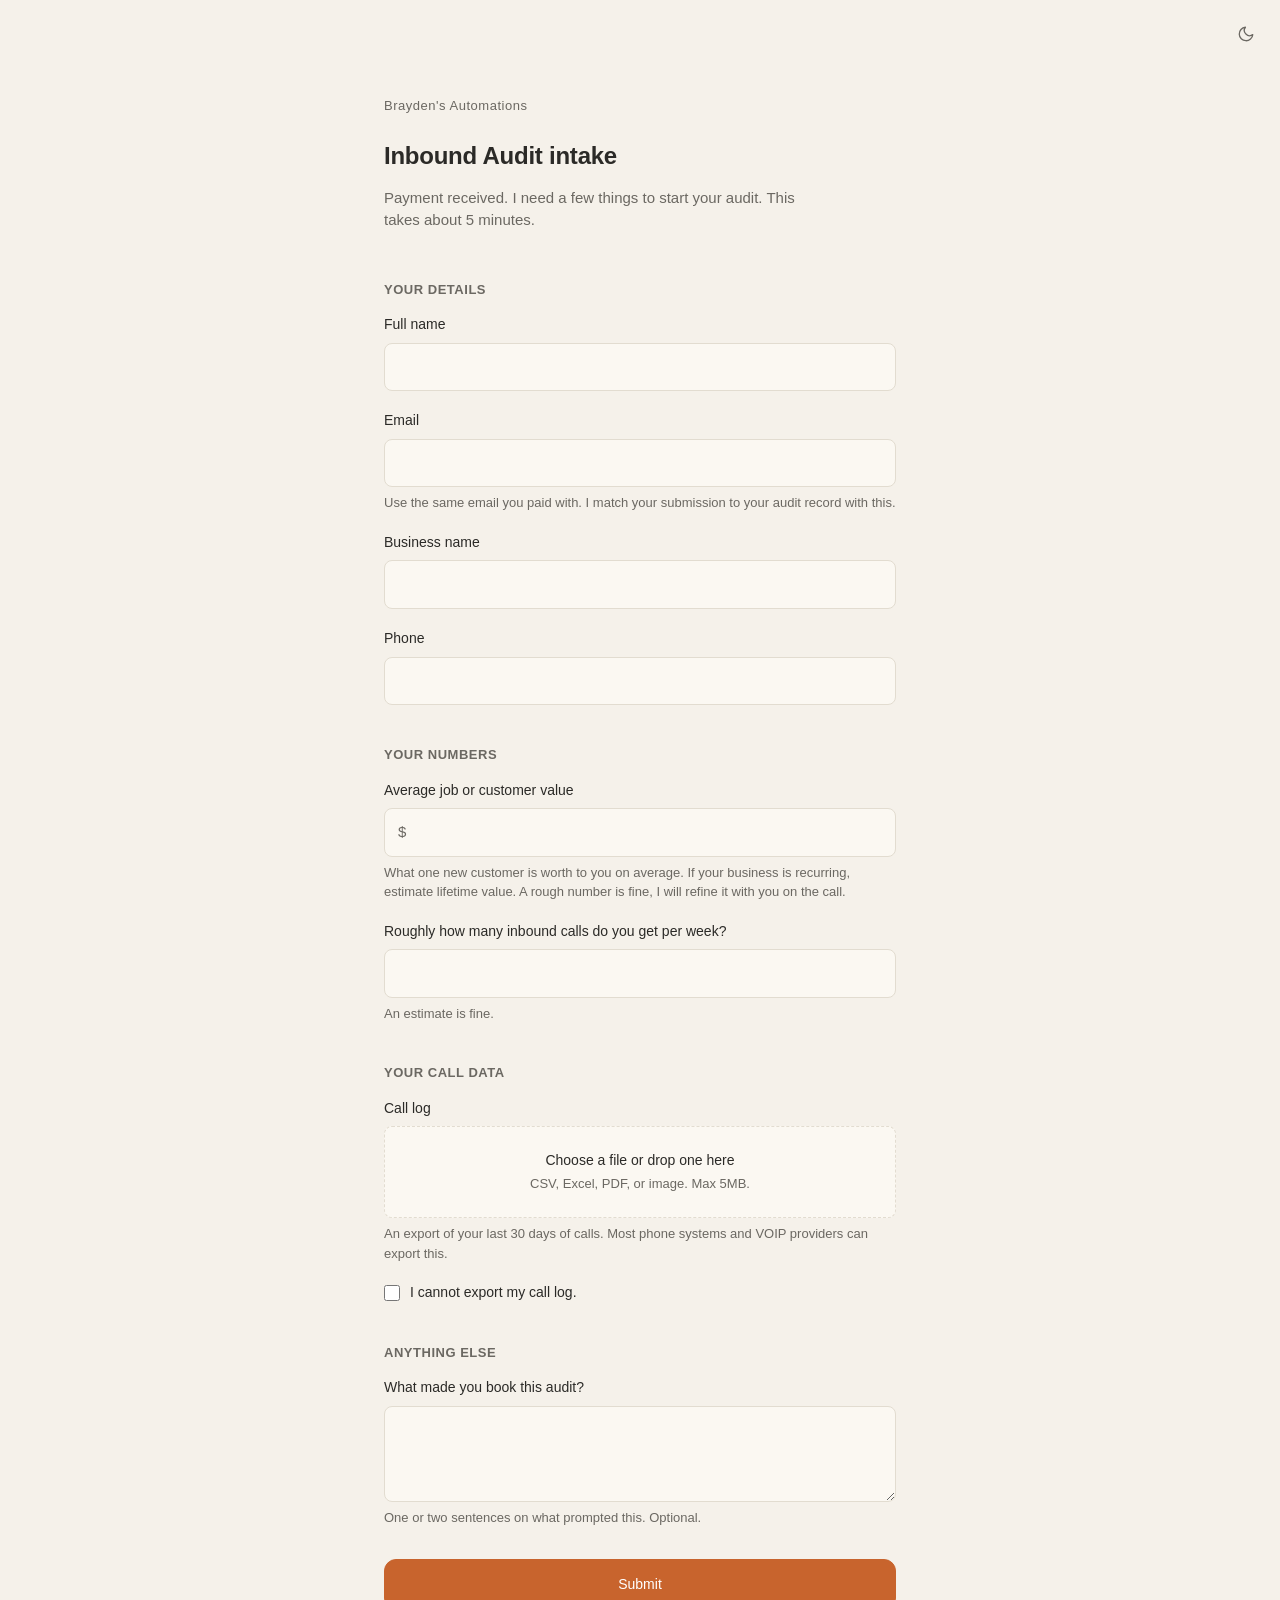
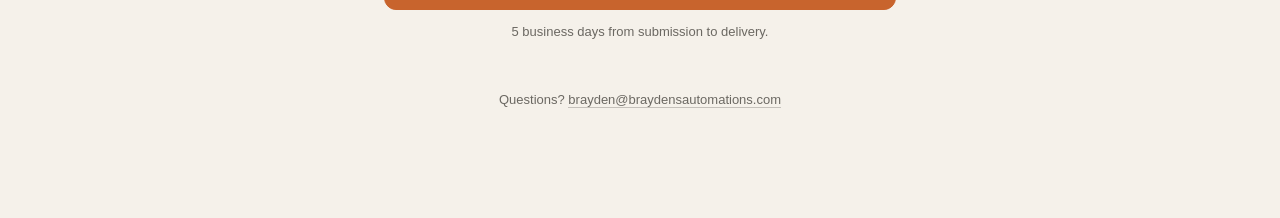
==== index.html @ 387a208f "Initial commit: Inbound Audit intake form Static single-page intake form for post-payment Audit clie" ====
<!doctype html>
<html lang="en">
<head>
  <meta charset="utf-8">
  <meta name="viewport" content="width=device-width, initial-scale=1">
  <meta name="robots" content="noindex">
  <title>Inbound Audit intake</title>
  <link rel="stylesheet" href="styles.css">
  <script>
    (function () {
      try {
        var stored = localStorage.getItem("theme");
        var prefersLight = window.matchMedia && window.matchMedia("(prefers-color-scheme: light)").matches;
        var theme = stored === "light" || stored === "dark" ? stored : (prefersLight ? "light" : "dark");
        document.documentElement.setAttribute("data-theme", theme);
      } catch (e) {
        document.documentElement.setAttribute("data-theme", "dark");
      }
    })();
  </script>
</head>
<body>
  <button type="button" class="theme-toggle" id="theme_toggle" aria-label="Switch theme" title="Switch theme">
    <svg class="icon icon-sun" width="18" height="18" viewBox="0 0 24 24" fill="none" stroke="currentColor" stroke-width="1.75" stroke-linecap="round" stroke-linejoin="round" aria-hidden="true">
      <circle cx="12" cy="12" r="4"/>
      <path d="M12 2v2M12 20v2M4.93 4.93l1.41 1.41M17.66 17.66l1.41 1.41M2 12h2M20 12h2M4.93 19.07l1.41-1.41M17.66 6.34l1.41-1.41"/>
    </svg>
    <svg class="icon icon-moon" width="18" height="18" viewBox="0 0 24 24" fill="none" stroke="currentColor" stroke-width="1.75" stroke-linecap="round" stroke-linejoin="round" aria-hidden="true">
      <path d="M21 12.79A9 9 0 1 1 11.21 3 7 7 0 0 0 21 12.79z"/>
    </svg>
  </button>

  <main class="shell">
    <header class="head">
      <p class="brand">Brayden's Automations</p>
      <h1>Inbound Audit intake</h1>
      <p class="lede">Payment received. I need a few things to start your audit. This takes about 5 minutes.</p>
    </header>

    <form id="intake" novalidate>
      <section class="group" aria-labelledby="sec-details">
        <h2 id="sec-details">Your details</h2>

        <div class="field">
          <label for="full_name">Full name</label>
          <input id="full_name" name="full_name" type="text" autocomplete="name" required>
          <p class="error" data-error-for="full_name"></p>
        </div>

        <div class="field">
          <label for="email">Email</label>
          <input id="email" name="email" type="email" autocomplete="email" required>
          <p class="help">Use the same email you paid with. I match your submission to your audit record with this.</p>
          <p class="error" data-error-for="email"></p>
        </div>

        <div class="field">
          <label for="business_name">Business name</label>
          <input id="business_name" name="business_name" type="text" autocomplete="organization" required>
          <p class="error" data-error-for="business_name"></p>
        </div>

        <div class="field">
          <label for="phone">Phone</label>
          <input id="phone" name="phone" type="tel" autocomplete="tel" required>
          <p class="error" data-error-for="phone"></p>
        </div>
      </section>

      <section class="group" aria-labelledby="sec-numbers">
        <h2 id="sec-numbers">Your numbers</h2>

        <div class="field">
          <label for="avg_job_value">Average job or customer value</label>
          <div class="prefix-input">
            <span class="prefix" aria-hidden="true">$</span>
            <input id="avg_job_value" name="avg_job_value" type="number" inputmode="decimal" min="0" step="any" required>
          </div>
          <p class="help">What one new customer is worth to you on average. If your business is recurring, estimate lifetime value. A rough number is fine, I will refine it with you on the call.</p>
          <p class="error" data-error-for="avg_job_value"></p>
        </div>

        <div class="field">
          <label for="calls_per_week">Roughly how many inbound calls do you get per week?</label>
          <input id="calls_per_week" name="calls_per_week" type="number" inputmode="numeric" min="0" step="1" required>
          <p class="help">An estimate is fine.</p>
          <p class="error" data-error-for="calls_per_week"></p>
        </div>
      </section>

      <section class="group" aria-labelledby="sec-calls">
        <h2 id="sec-calls">Your call data</h2>

        <div class="field" id="upload_field">
          <span class="field-label">Call log</span>
          <label class="dropzone" for="call_log">
            <input id="call_log" name="call_log" type="file" accept=".csv,.xls,.xlsx,.pdf,.png,.jpg,.jpeg,image/*,application/pdf,text/csv,application/vnd.ms-excel,application/vnd.openxmlformats-officedocument.spreadsheetml.sheet">
            <span class="dropzone-text">
              <span class="dropzone-primary">Choose a file or drop one here</span>
              <span class="dropzone-secondary">CSV, Excel, PDF, or image. Max 5MB.</span>
            </span>
          </label>
          <p class="help">An export of your last 30 days of calls. Most phone systems and VOIP providers can export this.</p>
          <p class="file-meta" id="file_meta" hidden></p>
          <p class="error" data-error-for="call_log"></p>
        </div>

        <div class="field check">
          <label class="checkbox">
            <input id="no_export" name="no_export" type="checkbox">
            <span>I cannot export my call log.</span>
          </label>
        </div>

        <div class="field" id="setup_field" hidden>
          <label for="phone_setup_description">Describe your phone setup</label>
          <textarea id="phone_setup_description" name="phone_setup_description" rows="4"></textarea>
          <p class="help">Who answers, what hours, what happens to after-hours calls.</p>
          <p class="error" data-error-for="phone_setup_description"></p>
        </div>
      </section>

      <section class="group" aria-labelledby="sec-else">
        <h2 id="sec-else">Anything else</h2>

        <div class="field">
          <label for="booking_reason">What made you book this audit?</label>
          <textarea id="booking_reason" name="booking_reason" rows="3"></textarea>
          <p class="help">One or two sentences on what prompted this. Optional.</p>
        </div>
      </section>

      <div class="submit-row">
        <button type="submit" id="submit_btn">Submit</button>
        <p class="submit-note">5 business days from submission to delivery.</p>
      </div>
    </form>

    <section id="success" class="state" hidden aria-live="polite">
      <h2>Received.</h2>
      <p>Your audit will be ready within 5 business days. You get a written report and a 30-minute call to walk through it.</p>
      <p>If anything changes, reply to the receipt email.</p>
    </section>

    <section id="failure" class="state state-error" hidden aria-live="assertive">
      <h2>Submission did not go through.</h2>
      <p>Email <a href="mailto:brayden@braydensautomations.com">brayden@braydensautomations.com</a> and your audit will still be handled. Your input is kept below in case you want to retry.</p>
      <button type="button" id="retry_btn" class="button-ghost">Try again</button>
    </section>

    <footer class="foot">
      <p>Questions? <a href="mailto:brayden@braydensautomations.com">brayden@braydensautomations.com</a></p>
    </footer>
  </main>

  <script>
    (function () {
      var btn = document.getElementById("theme_toggle");
      if (!btn) return;
      btn.addEventListener("click", function () {
        var current = document.documentElement.getAttribute("data-theme");
        var next = current === "light" ? "dark" : "light";
        document.documentElement.setAttribute("data-theme", next);
        try { localStorage.setItem("theme", next); } catch (e) {}
      });
    })();
  </script>
  <script src="app.js"></script>
</body>
</html>
---- styles.css ----
/* ---------- Theme tokens ---------- */

:root,
[data-theme="dark"] {
  --bg: #1F1E1D;
  --surface: #262524;
  --text: #EDEAE3;
  --text-muted: #A39E94;
  --border: #393734;
  --accent: #D2752B;
  --accent-hover: #E08740;
  --accent-contrast: #1F1E1D;
  --error: #E5705B;
}

[data-theme="light"] {
  --bg: #F5F1EA;
  --surface: #FBF8F2;
  --text: #2B2A27;
  --text-muted: #6B6862;
  --border: #E2DCD0;
  --accent: #C8642D;
  --accent-hover: #B0551F;
  --accent-contrast: #FFFFFF;
  --error: #C0533F;
}

/* ---------- Reset ---------- */

*, *::before, *::after { box-sizing: border-box; }

html, body {
  margin: 0;
  padding: 0;
  background: var(--bg);
  color: var(--text);
  font-family: -apple-system, BlinkMacSystemFont, "Segoe UI", Roboto, Helvetica, Arial, sans-serif;
  font-size: 15px;
  font-weight: 400;
  line-height: 1.5;
  -webkit-font-smoothing: antialiased;
  -moz-osx-font-smoothing: grayscale;
}

html { color-scheme: dark; }
[data-theme="light"] { color-scheme: light; }

a {
  color: var(--accent);
  text-decoration: none;
  border-bottom: 1px solid color-mix(in srgb, var(--accent) 35%, transparent);
  transition: color 140ms ease, border-color 140ms ease;
}
a:hover { color: var(--accent-hover); border-bottom-color: var(--accent-hover); }
a:focus-visible {
  outline: none;
  color: var(--accent-hover);
  border-bottom-color: var(--accent-hover);
  box-shadow: 0 0 0 3px color-mix(in srgb, var(--accent) 20%, transparent);
  border-radius: 2px;
}

/* ---------- Layout ---------- */

.shell {
  max-width: 560px;
  margin: 0 auto;
  padding: 48px 24px 48px;
}

@media (min-width: 720px) {
  .shell { padding-top: 96px; padding-bottom: 96px; }
}

/* ---------- Header ---------- */

.head { margin-bottom: 48px; }

.brand {
  margin: 0 0 24px;
  font-size: 13px;
  font-weight: 500;
  letter-spacing: 0.04em;
  color: var(--text-muted);
}

h1 {
  margin: 0 0 16px;
  font-size: 24px;
  font-weight: 600;
  line-height: 1.3;
  letter-spacing: -0.01em;
  color: var(--text);
}

.lede {
  margin: 0;
  font-size: 15px;
  font-weight: 400;
  line-height: 1.5;
  color: var(--text-muted);
  max-width: 52ch;
}

/* ---------- Form sections (separated by SPACE, no cards) ---------- */

form { display: block; }

.group {
  margin: 0 0 40px;
  background: transparent;
  border: 0;
  padding: 0;
}
.group:last-of-type { margin-bottom: 32px; }

.group h2 {
  margin: 0 0 16px;
  font-size: 13px;
  font-weight: 600;
  letter-spacing: 0.04em;
  text-transform: uppercase;
  color: var(--text-muted);
}

/* ---------- Fields ---------- */

.field { margin: 0 0 20px; }
.field:last-child { margin-bottom: 0; }

label,
.field-label {
  display: block;
  font-size: 14px;
  font-weight: 500;
  line-height: 1.4;
  color: var(--text);
  margin-bottom: 8px;
}

.help {
  margin: 6px 0 0;
  font-size: 13px;
  font-weight: 400;
  line-height: 1.5;
  color: var(--text-muted);
}

/* ---------- Inputs ---------- */

input[type="text"],
input[type="email"],
input[type="tel"],
input[type="number"],
textarea {
  display: block;
  width: 100%;
  padding: 12px 14px;
  font: inherit;
  font-size: 15px;
  line-height: 1.5;
  color: var(--text);
  background: var(--surface);
  border: 1px solid var(--border);
  border-radius: 8px;
  appearance: none;
  transition: background-color 140ms ease, border-color 140ms ease, box-shadow 140ms ease;
}

input::placeholder, textarea::placeholder { color: var(--text-muted); opacity: 1; }

input[type="number"] { -moz-appearance: textfield; }
input[type="number"]::-webkit-outer-spin-button,
input[type="number"]::-webkit-inner-spin-button { -webkit-appearance: none; margin: 0; }

textarea { resize: vertical; min-height: 96px; }

input:hover, textarea:hover {
  border-color: color-mix(in srgb, var(--border) 60%, var(--text-muted));
}

input:focus, textarea:focus {
  outline: none;
  border-color: var(--accent);
  box-shadow: 0 0 0 3px color-mix(in srgb, var(--accent) 20%, transparent);
}

input[aria-invalid="true"],
textarea[aria-invalid="true"] {
  border-color: var(--error);
}
input[aria-invalid="true"]:focus,
textarea[aria-invalid="true"]:focus {
  border-color: var(--error);
  box-shadow: 0 0 0 3px color-mix(in srgb, var(--error) 20%, transparent);
}

/* Prefix input ($ field) */

.prefix-input { position: relative; }
.prefix-input .prefix {
  position: absolute;
  left: 14px;
  top: 50%;
  transform: translateY(-50%);
  color: var(--text-muted);
  font-size: 15px;
  pointer-events: none;
}
.prefix-input input { padding-left: 26px; }

/* ---------- File dropzone ---------- */

.dropzone {
  position: relative;
  display: flex;
  align-items: center;
  justify-content: center;
  padding: 24px;
  background: var(--surface);
  border: 1px dashed var(--border);
  border-radius: 8px;
  text-align: center;
  cursor: pointer;
  transition: background-color 140ms ease, border-color 140ms ease, box-shadow 140ms ease;
  margin: 0;
  font-weight: 400;
}

.dropzone input[type="file"] {
  position: absolute;
  inset: 0;
  width: 100%;
  height: 100%;
  opacity: 0;
  cursor: pointer;
}

.dropzone-text { display: block; line-height: 1.4; }
.dropzone-primary {
  display: block;
  font-size: 14px;
  font-weight: 500;
  color: var(--text);
}
.dropzone-secondary {
  display: block;
  margin-top: 4px;
  font-size: 13px;
  color: var(--text-muted);
}

.dropzone:hover {
  border-color: var(--accent);
  background: color-mix(in srgb, var(--accent) 6%, var(--surface));
}

.field:has(.dropzone input:focus-visible) .dropzone {
  border-color: var(--accent);
  box-shadow: 0 0 0 3px color-mix(in srgb, var(--accent) 20%, transparent);
}

.field:has(.file-meta:not([hidden])) .dropzone {
  border-style: solid;
  border-color: var(--accent);
  background: color-mix(in srgb, var(--accent) 6%, var(--surface));
}

.field:has(.error:not(:empty)) .dropzone {
  border-color: var(--error);
}

.file-meta {
  margin: 8px 0 0;
  font-size: 13px;
  color: var(--text-muted);
}

/* ---------- Checkbox + reveal ---------- */

.check { margin-top: 12px; }
.check .checkbox {
  display: flex;
  align-items: center;
  gap: 10px;
  font-size: 14px;
  font-weight: 400;
  color: var(--text);
  cursor: pointer;
  margin-bottom: 0;
  user-select: none;
}
.check .checkbox input {
  margin: 0;
  width: 16px;
  height: 16px;
  accent-color: var(--accent);
  cursor: pointer;
}

#setup_field {
  overflow: hidden;
  transition: opacity 140ms ease;
}
#setup_field[hidden] { display: none; }

/* ---------- Errors ---------- */

.error {
  margin: 6px 0 0;
  font-size: 13px;
  line-height: 1.45;
  color: var(--error);
}
.error:empty { display: none; }

/* ---------- Submit ---------- */

.submit-row {
  margin-top: 32px;
  display: flex;
  flex-direction: column;
  gap: 12px;
}

button {
  font: inherit;
  font-size: 14px;
  font-weight: 500;
  padding: 14px 20px;
  background: var(--accent);
  color: var(--accent-contrast);
  border: 1px solid var(--accent);
  border-radius: 12px;
  cursor: pointer;
  width: 100%;
  transition: background-color 140ms ease, border-color 140ms ease, color 140ms ease, box-shadow 140ms ease, opacity 140ms ease;
}
button:hover { background: var(--accent-hover); border-color: var(--accent-hover); }
button:focus-visible {
  outline: none;
  box-shadow: 0 0 0 3px color-mix(in srgb, var(--accent) 30%, transparent);
}
button:disabled { opacity: 0.55; cursor: not-allowed; }

.button-ghost {
  background: transparent;
  color: var(--text);
  border: 1px solid var(--border);
  border-radius: 8px;
}
.button-ghost:hover {
  background: transparent;
  border-color: var(--text-muted);
  color: var(--text);
}

.submit-note {
  margin: 0;
  text-align: center;
  font-size: 13px;
  color: var(--text-muted);
}

/* ---------- Success / failure states ---------- */

.state {
  background: transparent;
  border: 0;
  padding: 0;
  margin-top: 24px;
}
.state h2 {
  margin: 0 0 12px;
  font-size: 24px;
  font-weight: 600;
  line-height: 1.3;
  color: var(--text);
  letter-spacing: -0.01em;
}
.state p {
  margin: 0 0 12px;
  font-size: 15px;
  line-height: 1.5;
  color: var(--text);
}
.state p:last-of-type { margin-bottom: 0; }
.state-error button { margin-top: 24px; width: auto; min-width: 140px; }

/* ---------- Footer ---------- */

.foot {
  margin-top: 48px;
  text-align: center;
  font-size: 13px;
  color: var(--text-muted);
}
.foot a { color: var(--text-muted); border-bottom-color: color-mix(in srgb, var(--text-muted) 35%, transparent); }
.foot a:hover { color: var(--accent); border-bottom-color: var(--accent); }

/* ---------- Theme toggle ---------- */

.theme-toggle {
  position: fixed;
  top: 16px;
  right: 16px;
  width: 36px;
  height: 36px;
  padding: 0;
  display: inline-flex;
  align-items: center;
  justify-content: center;
  background: transparent;
  color: var(--text-muted);
  border: 1px solid transparent;
  border-radius: 8px;
  cursor: pointer;
  transition: color 140ms ease, background-color 140ms ease, border-color 140ms ease;
}
.theme-toggle:hover {
  color: var(--text);
  background: var(--surface);
  border-color: var(--border);
}
.theme-toggle:focus-visible {
  outline: none;
  color: var(--text);
  border-color: var(--border);
  box-shadow: 0 0 0 3px color-mix(in srgb, var(--accent) 20%, transparent);
}
.theme-toggle .icon { display: none; }
[data-theme="dark"] .theme-toggle .icon-sun { display: block; }
[data-theme="light"] .theme-toggle .icon-moon { display: block; }

/* ---------- Motion ---------- */

@media (prefers-reduced-motion: reduce) {
  *, *::before, *::after {
    transition-duration: 0ms !important;
    animation-duration: 0ms !important;
  }
}
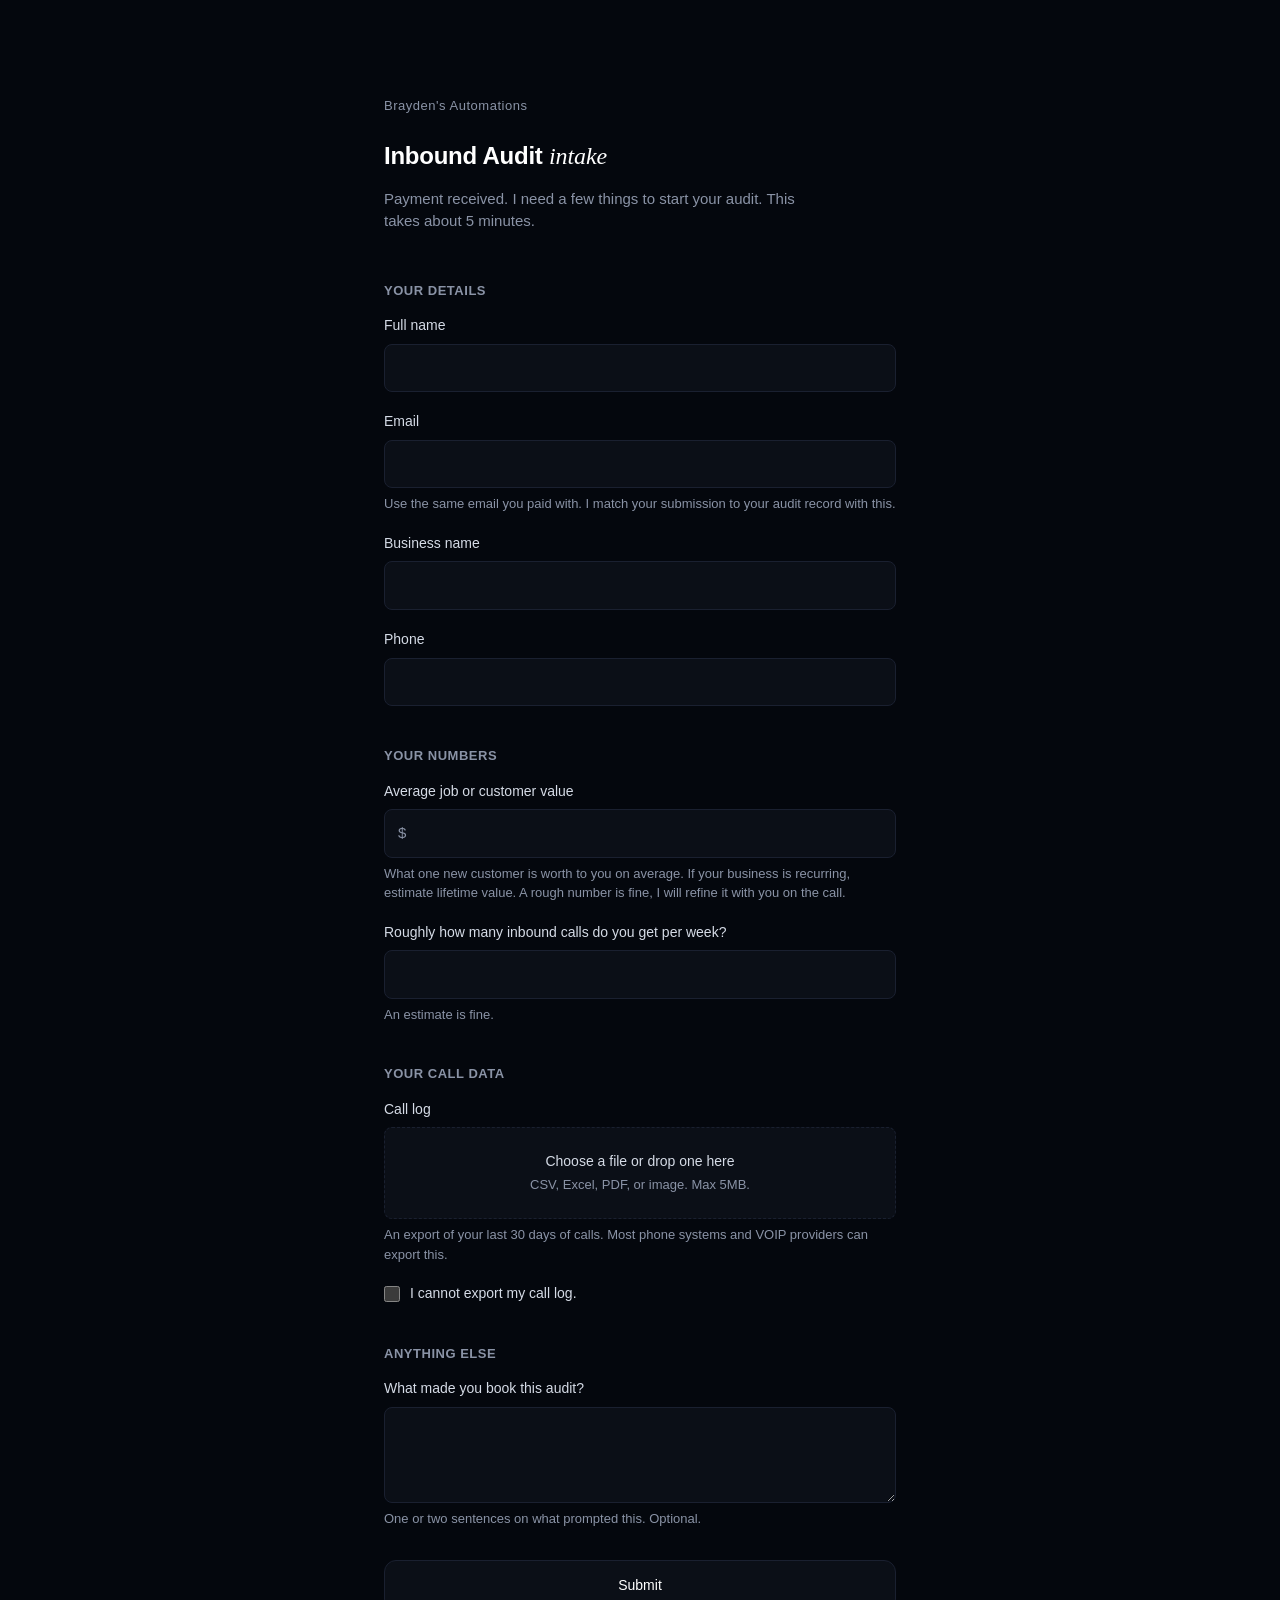
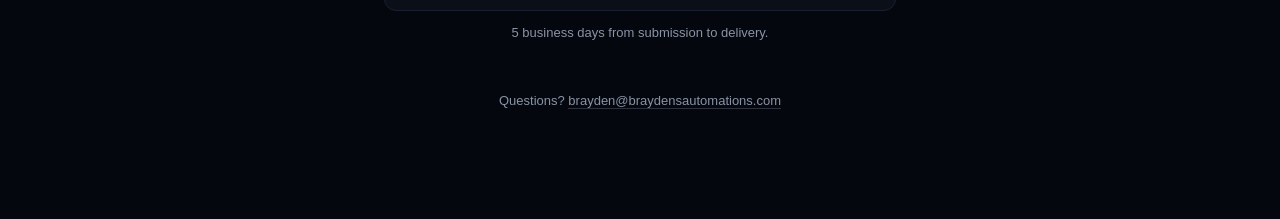
==== commit 1dd7b926: "Restyle to monochrome dark theme matching main site Replace cream/orange palette with cool near-blac" ====
--- a/index.html
+++ b/index.html
@@ -6,34 +6,12 @@
   <meta name="robots" content="noindex">
   <title>Inbound Audit intake</title>
   <link rel="stylesheet" href="styles.css">
-  <script>
-    (function () {
-      try {
-        var stored = localStorage.getItem("theme");
-        var prefersLight = window.matchMedia && window.matchMedia("(prefers-color-scheme: light)").matches;
-        var theme = stored === "light" || stored === "dark" ? stored : (prefersLight ? "light" : "dark");
-        document.documentElement.setAttribute("data-theme", theme);
-      } catch (e) {
-        document.documentElement.setAttribute("data-theme", "dark");
-      }
-    })();
-  </script>
 </head>
 <body>
-  <button type="button" class="theme-toggle" id="theme_toggle" aria-label="Switch theme" title="Switch theme">
-    <svg class="icon icon-sun" width="18" height="18" viewBox="0 0 24 24" fill="none" stroke="currentColor" stroke-width="1.75" stroke-linecap="round" stroke-linejoin="round" aria-hidden="true">
-      <circle cx="12" cy="12" r="4"/>
-      <path d="M12 2v2M12 20v2M4.93 4.93l1.41 1.41M17.66 17.66l1.41 1.41M2 12h2M20 12h2M4.93 19.07l1.41-1.41M17.66 6.34l1.41-1.41"/>
-    </svg>
-    <svg class="icon icon-moon" width="18" height="18" viewBox="0 0 24 24" fill="none" stroke="currentColor" stroke-width="1.75" stroke-linecap="round" stroke-linejoin="round" aria-hidden="true">
-      <path d="M21 12.79A9 9 0 1 1 11.21 3 7 7 0 0 0 21 12.79z"/>
-    </svg>
-  </button>
-
   <main class="shell">
     <header class="head">
       <p class="brand">Brayden's Automations</p>
-      <h1>Inbound Audit intake</h1>
+      <h1>Inbound Audit <span class="accent-serif">intake</span></h1>
       <p class="lede">Payment received. I need a few things to start your audit. This takes about 5 minutes.</p>
     </header>
 
@@ -153,18 +131,6 @@
     </footer>
   </main>
 
-  <script>
-    (function () {
-      var btn = document.getElementById("theme_toggle");
-      if (!btn) return;
-      btn.addEventListener("click", function () {
-        var current = document.documentElement.getAttribute("data-theme");
-        var next = current === "light" ? "dark" : "light";
-        document.documentElement.setAttribute("data-theme", next);
-        try { localStorage.setItem("theme", next); } catch (e) {}
-      });
-    })();
-  </script>
   <script src="app.js"></script>
 </body>
 </html>
--- a/styles.css
+++ b/styles.css
@@ -1,28 +1,16 @@
-/* ---------- Theme tokens ---------- */
-
-:root,
-[data-theme="dark"] {
-  --bg: #1F1E1D;
-  --surface: #262524;
-  --text: #EDEAE3;
-  --text-muted: #A39E94;
-  --border: #393734;
-  --accent: #D2752B;
-  --accent-hover: #E08740;
-  --accent-contrast: #1F1E1D;
+/* ---------- Tokens (single dark theme) ---------- */
+
+:root {
+  --bg: #04070D;
+  --surface: #0B0F17;
+  --surface-hover: #11161F;
+  --text: #FFFFFF;
+  --text-secondary: #D5DBE6;
+  --text-muted: #8A93A6;
+  --border: #1A2030;
+  --border-strong: #242C40;
+  --accent: #D5DBE6;
   --error: #E5705B;
-}
-
-[data-theme="light"] {
-  --bg: #F5F1EA;
-  --surface: #FBF8F2;
-  --text: #2B2A27;
-  --text-muted: #6B6862;
-  --border: #E2DCD0;
-  --accent: #C8642D;
-  --accent-hover: #B0551F;
-  --accent-contrast: #FFFFFF;
-  --error: #C0533F;
 }
 
 /* ---------- Reset ---------- */
@@ -33,7 +21,7 @@
   margin: 0;
   padding: 0;
   background: var(--bg);
-  color: var(--text);
+  color: var(--text-secondary);
   font-family: -apple-system, BlinkMacSystemFont, "Segoe UI", Roboto, Helvetica, Arial, sans-serif;
   font-size: 15px;
   font-weight: 400;
@@ -43,20 +31,19 @@
 }
 
 html { color-scheme: dark; }
-[data-theme="light"] { color-scheme: light; }
 
 a {
   color: var(--accent);
   text-decoration: none;
-  border-bottom: 1px solid color-mix(in srgb, var(--accent) 35%, transparent);
+  border-bottom: 1px solid color-mix(in srgb, var(--accent) 30%, transparent);
   transition: color 140ms ease, border-color 140ms ease;
 }
-a:hover { color: var(--accent-hover); border-bottom-color: var(--accent-hover); }
+a:hover { color: var(--text); border-bottom-color: var(--text); }
 a:focus-visible {
   outline: none;
-  color: var(--accent-hover);
-  border-bottom-color: var(--accent-hover);
-  box-shadow: 0 0 0 3px color-mix(in srgb, var(--accent) 20%, transparent);
+  color: var(--text);
+  border-bottom-color: var(--text);
+  box-shadow: 0 0 0 3px color-mix(in srgb, var(--accent) 18%, transparent);
   border-radius: 2px;
 }
 
@@ -93,6 +80,14 @@
   color: var(--text);
 }
 
+.accent-serif {
+  font-family: Georgia, "Times New Roman", Times, serif;
+  font-style: italic;
+  font-weight: 500;
+  letter-spacing: -0.005em;
+  color: var(--text);
+}
+
 .lede {
   margin: 0;
   font-size: 15px;
@@ -102,7 +97,7 @@
   max-width: 52ch;
 }
 
-/* ---------- Form sections (separated by SPACE, no cards) ---------- */
+/* ---------- Form sections ---------- */
 
 form { display: block; }
 
@@ -134,7 +129,7 @@
   font-size: 14px;
   font-weight: 500;
   line-height: 1.4;
-  color: var(--text);
+  color: var(--text-secondary);
   margin-bottom: 8px;
 }
 
@@ -176,13 +171,13 @@
 textarea { resize: vertical; min-height: 96px; }
 
 input:hover, textarea:hover {
-  border-color: color-mix(in srgb, var(--border) 60%, var(--text-muted));
+  border-color: var(--border-strong);
 }
 
 input:focus, textarea:focus {
   outline: none;
-  border-color: var(--accent);
-  box-shadow: 0 0 0 3px color-mix(in srgb, var(--accent) 20%, transparent);
+  border-color: var(--border-strong);
+  box-shadow: 0 0 0 3px color-mix(in srgb, var(--accent) 12%, transparent);
 }
 
 input[aria-invalid="true"],
@@ -192,7 +187,7 @@
 input[aria-invalid="true"]:focus,
 textarea[aria-invalid="true"]:focus {
   border-color: var(--error);
-  box-shadow: 0 0 0 3px color-mix(in srgb, var(--error) 20%, transparent);
+  box-shadow: 0 0 0 3px color-mix(in srgb, var(--error) 18%, transparent);
 }
 
 /* Prefix input ($ field) */
@@ -241,7 +236,7 @@
   display: block;
   font-size: 14px;
   font-weight: 500;
-  color: var(--text);
+  color: var(--text-secondary);
 }
 .dropzone-secondary {
   display: block;
@@ -251,19 +246,19 @@
 }
 
 .dropzone:hover {
-  border-color: var(--accent);
-  background: color-mix(in srgb, var(--accent) 6%, var(--surface));
+  border-color: var(--border-strong);
+  background: var(--surface-hover);
 }
 
 .field:has(.dropzone input:focus-visible) .dropzone {
-  border-color: var(--accent);
-  box-shadow: 0 0 0 3px color-mix(in srgb, var(--accent) 20%, transparent);
+  border-color: var(--border-strong);
+  box-shadow: 0 0 0 3px color-mix(in srgb, var(--accent) 12%, transparent);
 }
 
 .field:has(.file-meta:not([hidden])) .dropzone {
   border-style: solid;
-  border-color: var(--accent);
-  background: color-mix(in srgb, var(--accent) 6%, var(--surface));
+  border-color: var(--border-strong);
+  background: var(--surface-hover);
 }
 
 .field:has(.error:not(:empty)) .dropzone {
@@ -285,7 +280,7 @@
   gap: 10px;
   font-size: 14px;
   font-weight: 400;
-  color: var(--text);
+  color: var(--text-secondary);
   cursor: pointer;
   margin-bottom: 0;
   user-select: none;
@@ -294,7 +289,7 @@
   margin: 0;
   width: 16px;
   height: 16px;
-  accent-color: var(--accent);
+  accent-color: var(--text-secondary);
   cursor: pointer;
 }
 
@@ -328,30 +323,31 @@
   font-size: 14px;
   font-weight: 500;
   padding: 14px 20px;
-  background: var(--accent);
-  color: var(--accent-contrast);
-  border: 1px solid var(--accent);
+  background: var(--surface);
+  color: var(--text);
+  border: 1px solid var(--border);
   border-radius: 12px;
   cursor: pointer;
   width: 100%;
   transition: background-color 140ms ease, border-color 140ms ease, color 140ms ease, box-shadow 140ms ease, opacity 140ms ease;
 }
-button:hover { background: var(--accent-hover); border-color: var(--accent-hover); }
+button:hover { background: var(--surface-hover); border-color: var(--border-strong); }
 button:focus-visible {
   outline: none;
-  box-shadow: 0 0 0 3px color-mix(in srgb, var(--accent) 30%, transparent);
+  border-color: var(--border-strong);
+  box-shadow: 0 0 0 3px color-mix(in srgb, var(--accent) 18%, transparent);
 }
 button:disabled { opacity: 0.55; cursor: not-allowed; }
 
 .button-ghost {
   background: transparent;
-  color: var(--text);
+  color: var(--text-secondary);
   border: 1px solid var(--border);
   border-radius: 8px;
 }
 .button-ghost:hover {
   background: transparent;
-  border-color: var(--text-muted);
+  border-color: var(--border-strong);
   color: var(--text);
 }
 
@@ -382,7 +378,7 @@
   margin: 0 0 12px;
   font-size: 15px;
   line-height: 1.5;
-  color: var(--text);
+  color: var(--text-secondary);
 }
 .state p:last-of-type { margin-bottom: 0; }
 .state-error button { margin-top: 24px; width: auto; min-width: 140px; }
@@ -395,42 +391,8 @@
   font-size: 13px;
   color: var(--text-muted);
 }
-.foot a { color: var(--text-muted); border-bottom-color: color-mix(in srgb, var(--text-muted) 35%, transparent); }
-.foot a:hover { color: var(--accent); border-bottom-color: var(--accent); }
-
-/* ---------- Theme toggle ---------- */
-
-.theme-toggle {
-  position: fixed;
-  top: 16px;
-  right: 16px;
-  width: 36px;
-  height: 36px;
-  padding: 0;
-  display: inline-flex;
-  align-items: center;
-  justify-content: center;
-  background: transparent;
-  color: var(--text-muted);
-  border: 1px solid transparent;
-  border-radius: 8px;
-  cursor: pointer;
-  transition: color 140ms ease, background-color 140ms ease, border-color 140ms ease;
-}
-.theme-toggle:hover {
-  color: var(--text);
-  background: var(--surface);
-  border-color: var(--border);
-}
-.theme-toggle:focus-visible {
-  outline: none;
-  color: var(--text);
-  border-color: var(--border);
-  box-shadow: 0 0 0 3px color-mix(in srgb, var(--accent) 20%, transparent);
-}
-.theme-toggle .icon { display: none; }
-[data-theme="dark"] .theme-toggle .icon-sun { display: block; }
-[data-theme="light"] .theme-toggle .icon-moon { display: block; }
+.foot a { color: var(--text-muted); border-bottom-color: color-mix(in srgb, var(--text-muted) 30%, transparent); }
+.foot a:hover { color: var(--text); border-bottom-color: var(--text); }
 
 /* ---------- Motion ---------- */
 
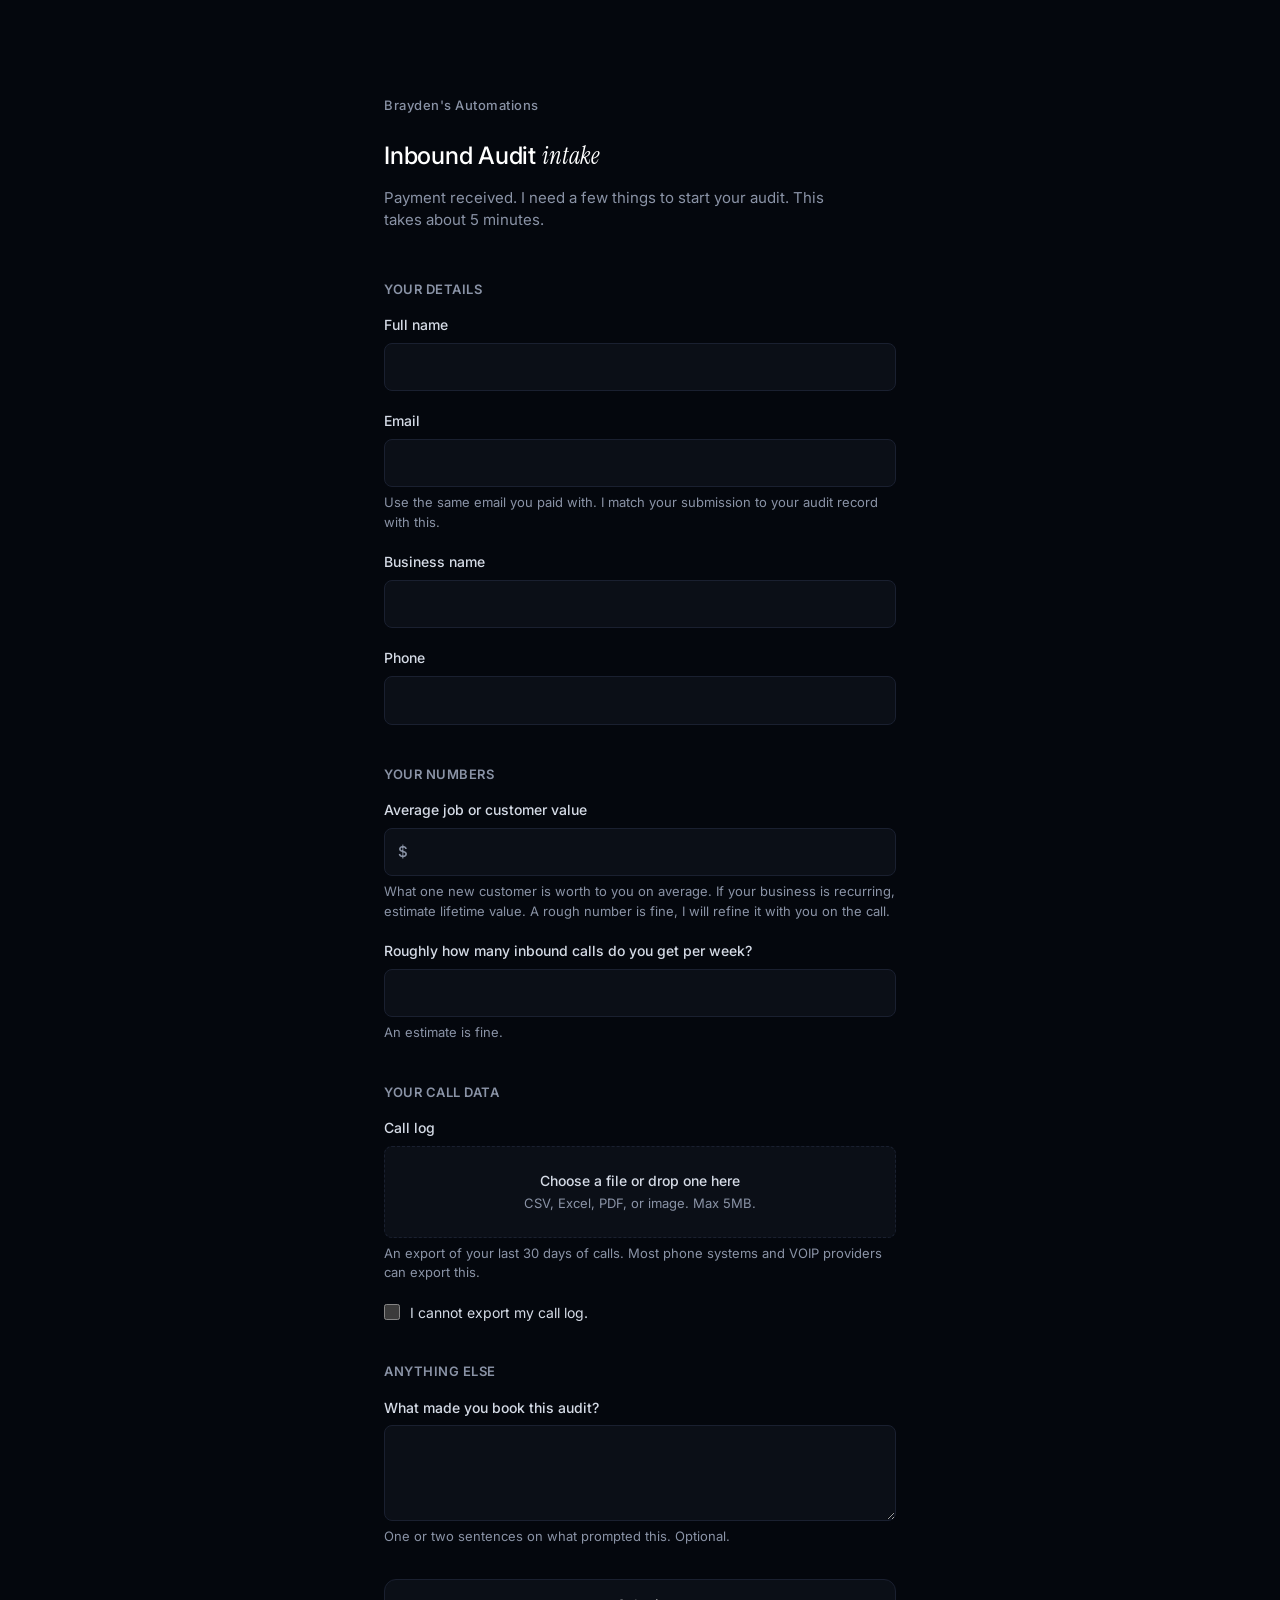
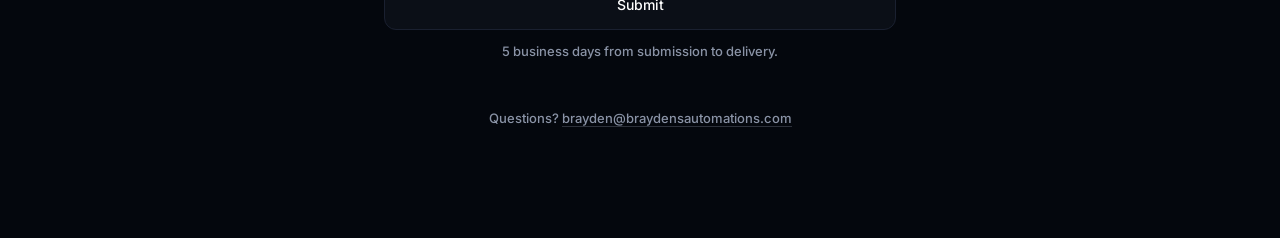
==== commit 0be64a35: "Add Inbound Audit sales page and brand fonts audit.html is a static sales page reusing the form's CS" ====
--- a/index.html
+++ b/index.html
@@ -5,7 +5,10 @@
   <meta name="viewport" content="width=device-width, initial-scale=1">
   <meta name="robots" content="noindex">
   <title>Inbound Audit intake</title>
-  <link rel="stylesheet" href="styles.css">
+  <link rel="preconnect" href="https://fonts.googleapis.com">
+  <link rel="preconnect" href="https://fonts.gstatic.com" crossorigin>
+  <link href="https://fonts.googleapis.com/css2?family=Inter:wght@500;600&family=Instrument+Serif:ital@1&display=swap" rel="stylesheet">
+  <link rel="stylesheet" href="styles.css?v=4">
 </head>
 <body>
   <main class="shell">
--- a/styles.css
+++ b/styles.css
@@ -22,9 +22,9 @@
   padding: 0;
   background: var(--bg);
   color: var(--text-secondary);
-  font-family: -apple-system, BlinkMacSystemFont, "Segoe UI", Roboto, Helvetica, Arial, sans-serif;
-  font-size: 15px;
-  font-weight: 400;
+  font-family: "Inter", -apple-system, BlinkMacSystemFont, "Segoe UI", Roboto, Helvetica, Arial, sans-serif;
+  font-size: 15px;
+  font-weight: 500;
   line-height: 1.5;
   -webkit-font-smoothing: antialiased;
   -moz-osx-font-smoothing: grayscale;
@@ -74,17 +74,17 @@
 h1 {
   margin: 0 0 16px;
   font-size: 24px;
-  font-weight: 600;
+  font-weight: 500;
   line-height: 1.3;
   letter-spacing: -0.01em;
   color: var(--text);
 }
 
 .accent-serif {
-  font-family: Georgia, "Times New Roman", Times, serif;
+  font-family: "Instrument Serif", Georgia, "Times New Roman", Times, serif;
   font-style: italic;
-  font-weight: 500;
-  letter-spacing: -0.005em;
+  font-weight: 400;
+  letter-spacing: 0;
   color: var(--text);
 }
 
@@ -318,26 +318,36 @@
   gap: 12px;
 }
 
-button {
+button,
+button[type="submit"],
+#submit_btn {
   font: inherit;
   font-size: 14px;
   font-weight: 500;
   padding: 14px 20px;
-  background: var(--surface);
-  color: var(--text);
-  border: 1px solid var(--border);
+  background: #0B0F17;
+  color: #FFFFFF;
+  border: 1px solid #1A2030;
   border-radius: 12px;
   cursor: pointer;
   width: 100%;
   transition: background-color 140ms ease, border-color 140ms ease, color 140ms ease, box-shadow 140ms ease, opacity 140ms ease;
 }
-button:hover { background: var(--surface-hover); border-color: var(--border-strong); }
-button:focus-visible {
+button:hover,
+button[type="submit"]:hover,
+#submit_btn:hover {
+  background: #11161F;
+  border-color: #1A2030;
+  color: #FFFFFF;
+}
+button:focus-visible,
+#submit_btn:focus-visible {
   outline: none;
-  border-color: var(--border-strong);
-  box-shadow: 0 0 0 3px color-mix(in srgb, var(--accent) 18%, transparent);
-}
-button:disabled { opacity: 0.55; cursor: not-allowed; }
+  border-color: #242C40;
+  box-shadow: 0 0 0 3px color-mix(in srgb, #D5DBE6 18%, transparent);
+}
+button:disabled,
+#submit_btn:disabled { opacity: 0.55; cursor: not-allowed; }
 
 .button-ghost {
   background: transparent;
@@ -369,7 +379,7 @@
 .state h2 {
   margin: 0 0 12px;
   font-size: 24px;
-  font-weight: 600;
+  font-weight: 500;
   line-height: 1.3;
   color: var(--text);
   letter-spacing: -0.01em;
@@ -393,6 +403,99 @@
 }
 .foot a { color: var(--text-muted); border-bottom-color: color-mix(in srgb, var(--text-muted) 30%, transparent); }
 .foot a:hover { color: var(--text); border-bottom-color: var(--text); }
+
+/* ---------- Sales page additions ---------- */
+
+.prose .group p,
+.group > p {
+  margin: 0 0 12px;
+  font-size: 15px;
+  line-height: 1.6;
+  color: var(--text-secondary);
+}
+.group > p:last-child { margin-bottom: 0; }
+
+.checklist {
+  list-style: none;
+  margin: 0;
+  padding: 0;
+}
+.checklist li {
+  position: relative;
+  padding: 10px 0 10px 22px;
+  font-size: 15px;
+  line-height: 1.5;
+  color: var(--text-secondary);
+  border-bottom: 1px solid var(--border);
+}
+.checklist li:last-child { border-bottom: 0; }
+.checklist li::before {
+  content: "";
+  position: absolute;
+  left: 0;
+  top: 19px;
+  width: 10px;
+  height: 1px;
+  background: var(--text-muted);
+}
+
+.callout {
+  margin: 40px 0;
+  padding: 24px;
+  background: var(--surface);
+  border: 1px solid var(--border);
+  border-radius: 8px;
+}
+.callout p {
+  margin: 0;
+  font-size: 16px;
+  line-height: 1.55;
+  color: var(--text);
+}
+
+.cta-group {
+  text-align: center;
+  padding-top: 24px;
+  border-top: 1px solid var(--border);
+}
+.price {
+  margin: 0 0 4px;
+  font-size: 40px;
+  font-weight: 500;
+  line-height: 1.1;
+  color: var(--text);
+  letter-spacing: -0.02em;
+}
+.price-note {
+  margin: 0 0 24px;
+  font-size: 13px;
+  color: var(--text-muted);
+}
+
+.cta {
+  display: inline-block;
+  font: inherit;
+  font-size: 14px;
+  font-weight: 500;
+  padding: 14px 32px;
+  background: #0B0F17;
+  color: #FFFFFF;
+  border: 1px solid #1A2030;
+  border-radius: 12px;
+  text-decoration: none;
+  min-width: 220px;
+  transition: background-color 140ms ease, border-color 140ms ease;
+}
+.cta:hover {
+  background: #11161F;
+  border: 1px solid #242C40;
+  color: #FFFFFF;
+}
+.cta:focus-visible {
+  outline: none;
+  border: 1px solid #242C40;
+  box-shadow: 0 0 0 3px color-mix(in srgb, #D5DBE6 18%, transparent);
+}
 
 /* ---------- Motion ---------- */
 
